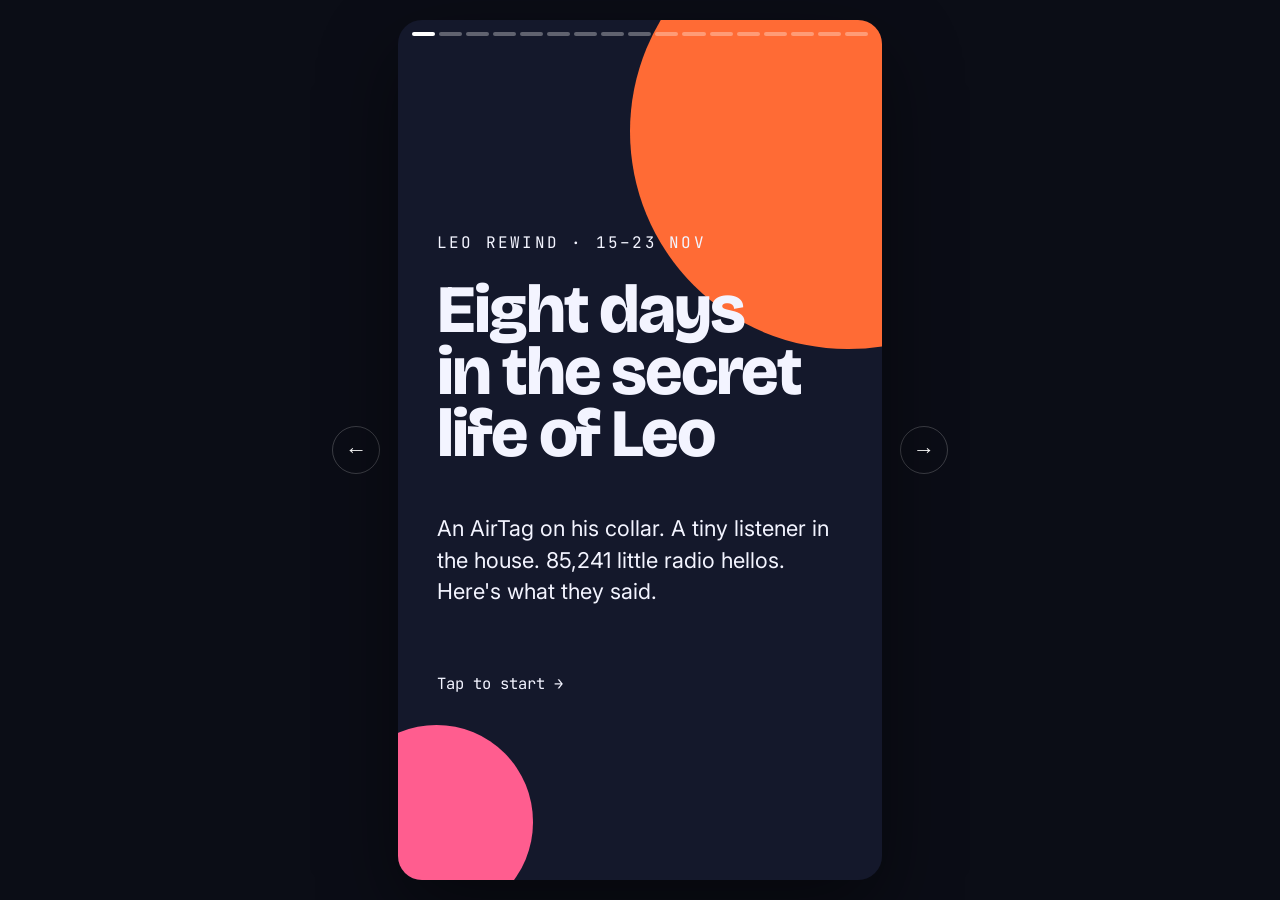
==== index.html @ 5b98ae3d "Leo Rewind: eight days in the life of Leo the cat Co-Authored-By: Claude Opus 5.5 <noreply@anthropic" ====
<!doctype html>
<html lang="en-GB">
<head>
<meta charset="utf-8">
<meta name="viewport" content="width=device-width, initial-scale=1, viewport-fit=cover">
<meta name="description" content="Eight days in the secret life of Leo the cat, told through his AirTag: trips, habits, night-owl moments and his cat type.">
<meta property="og:title" content="Leo Rewind">
<meta property="og:description" content="Eight days in the secret life of Leo the cat, told through his AirTag: trips, habits, night-owl moments and his cat type.">
<meta property="og:type" content="website">
<meta name="theme-color" content="#0b0d16">
<link rel="icon" href="data:image/svg+xml,%3Csvg xmlns='http://www.w3.org/2000/svg' viewBox='0 0 100 100'%3E%3Ctext y='.9em' font-size='90'%3E%F0%9F%90%88%3C/text%3E%3C/svg%3E">
<title>Leo Rewind</title>
<link rel="preconnect" href="https://fonts.googleapis.com">
<link rel="stylesheet" href="https://fonts.googleapis.com/css2?family=Bricolage+Grotesque:opsz,wght@12..96,500;12..96,800&family=Inter:wght@400;500;600&family=JetBrains+Mono:wght@500&display=swap">
<style>
/* Layout: a phone-shaped stack of story cards, one fact per card; tap/swipe/arrow through. Deliberately single-theme: each card commits to its own bold colour. */
:root{
  color-scheme:dark;
  --stage:#0b0d16; --white:#ffffff; --dim:rgba(255,255,255,.32);
  --navy:#14182b; --navy-ink:#f3f4ff; --night:#0e1226; --plum:#241a4a;
  --orange:#ff6b35; --orange-ink:#1c0d06; --lemon:#ffd84d; --lemon-ink:#1f1a05;
  --teal:#20c4ac; --teal-ink:#03201c; --pink:#ff5d8f; --pink-ink:#2a0612;
  --lilac:#b9a6ff; --lilac-ink:#170f33; --ice:#e8efff; --ice-ink:#11152a;
  --f-display:"Bricolage Grotesque", "Arial Black", system-ui, sans-serif;
  --f-body:"Inter", system-ui, -apple-system, "Segoe UI", sans-serif;
  --f-mono:"JetBrains Mono", ui-monospace, Menlo, monospace;
}
html,body{height:100%}
*{box-sizing:border-box}
body{margin:0;background:var(--stage);color:var(--white);font-family:var(--f-body);overflow:hidden;
  padding-left:max(16px, env(safe-area-inset-left, 0px));padding-right:max(16px, env(safe-area-inset-right, 0px));padding-block:16px}
.stage{height:100%;display:flex;align-items:center;justify-content:center;gap:18px}
.deck{position:relative;height:min(100%,860px);aspect-ratio:9/16;max-width:100%;border-radius:24px;overflow:hidden;container-type:size;
  box-shadow:0 30px 80px rgba(0,0,0,.45);user-select:none;-webkit-user-select:none;touch-action:pan-y;cursor:pointer}
.bars{position:absolute;top:0;left:0;right:0;z-index:5;display:flex;gap:4px;padding:12px 14px 0}
.bars button{flex:1;height:4px;border:0;padding:0;border-radius:2px;background:var(--dim);cursor:pointer}
.bars button.done{background:currentColor}
.bars button:focus-visible{outline:2px solid currentColor;outline-offset:3px}
.card{position:absolute;inset:0;padding:12cqh 8cqw 9cqh;display:flex;flex-direction:column;justify-content:center;gap:3cqh;
  background:var(--bg);color:var(--fg);visibility:hidden;opacity:0;transition:opacity .35s ease, visibility 0s linear .35s;overflow:hidden}
.card.on{visibility:visible;opacity:1;transition:opacity .35s ease}
.card > *{position:relative;z-index:1}
.kicker{font-family:var(--f-mono);font-size:3.3cqw;letter-spacing:.14em;text-transform:uppercase;opacity:.8}
.big{font-family:var(--f-display);font-weight:800;font-size:19cqw;line-height:.92;letter-spacing:-.03em;text-wrap:balance}
.big.md{font-size:14cqw}
.big.sm{font-size:11cqw}
.txt{font-size:4.5cqw;line-height:1.45;max-width:34ch;opacity:.92}
.hint{font-family:var(--f-mono);font-size:3.2cqw;opacity:.7;margin-top:2cqh}
.blob{position:absolute;border-radius:50%;z-index:0;pointer-events:none}
.chips{display:flex;flex-wrap:wrap;gap:2cqw}
.chips span{font-family:var(--f-display);font-weight:500;font-size:3.6cqw;padding:1.4cqw 3cqw;border-radius:999px;border:2px solid currentColor}
.ids{display:flex;flex-direction:column;gap:2cqw;font-family:var(--f-mono);font-size:3.2cqw}
.ids div{display:flex;justify-content:space-between;gap:2cqw;padding:3cqw;border-radius:3cqw;border:2px solid currentColor}
.ids .old{opacity:.45;border-style:dashed}
.clockwrap svg{width:100%;height:auto;display:block}
.clockwrap text{font-family:var(--f-mono);font-size:10px;fill:rgba(255,255,255,.7)}
.week{display:grid;grid-template-columns:auto 1fr;gap:1.6cqh 3cqw;align-items:center;font-family:var(--f-display);font-size:3.3cqw}
.week b{font-weight:600}
.strip{position:relative;height:2.6cqh;border-radius:1cqh;background:#1f2440;overflow:hidden}
.strip span{position:absolute;top:0;bottom:0}
.strip .o{background:var(--orange)} .strip .h{background:#6fa8f0} .strip .n{background:#2e3766}
.axis{grid-column:2;display:flex;justify-content:space-between;font-family:var(--f-mono);font-size:2.6cqw;opacity:.6}
.key{display:flex;gap:4cqw;flex-wrap:wrap;font-size:3.3cqw;opacity:.9}
.key i{display:inline-block;width:3cqw;height:3cqw;border-radius:1cqw;margin-right:1.5cqw;vertical-align:-.3cqw}
.again{align-self:flex-start;font-family:var(--f-display);font-weight:600;font-size:4cqw;padding:2.4cqw 5cqw;border-radius:999px;border:0;background:var(--orange);color:var(--orange-ink);cursor:pointer}
.again:focus-visible{outline:3px solid var(--white);outline-offset:3px}
.fine{font-size:3.1cqw;line-height:1.5;opacity:.6;max-width:42ch}
.nav{width:48px;height:48px;border-radius:50%;border:1px solid rgba(255,255,255,.2);background:transparent;color:var(--white);font-size:22px;cursor:pointer;flex:none}
.nav:hover{background:rgba(255,255,255,.08)}
.nav:focus-visible{outline:2px solid var(--white);outline-offset:3px}
@media (max-width:640px){.nav{display:none}.deck{border-radius:18px}}
.tip{position:fixed;pointer-events:none;z-index:20;background:#fff;color:#111;padding:6px 10px;border-radius:8px;font-size:13px;max-width:220px}
@media (prefers-reduced-motion: no-preference){
  .card.on .r{animation:rise .55s cubic-bezier(.2,.8,.2,1) both;animation-delay:calc(var(--d,0) * 110ms)}
  .card.on .blob{animation:float 9s ease-in-out infinite alternate}
}
@keyframes rise{from{transform:translateY(18px);opacity:0}to{transform:none;opacity:1}}
@keyframes float{to{transform:translate(4%,-5%) scale(1.06)}}
</style>
</head>
<body>

<div class="stage">
  <button class="nav" id="prev" aria-label="Previous card">←</button>
  <main class="deck" id="deck" aria-roledescription="story" aria-label="Leo Rewind">
    <div class="bars" id="bars"></div>

    <section class="card" style="--bg:var(--navy);--fg:var(--navy-ink)">
      <div class="blob" style="width:90cqw;height:90cqw;right:-38cqw;top:-22cqw;background:var(--orange)"></div>
      <div class="blob" style="width:40cqw;height:40cqw;left:-12cqw;bottom:-8cqw;background:var(--pink)"></div>
      <div class="kicker r">Leo Rewind · 15–23 Nov</div>
      <div class="big md r" style="--d:1">Eight days in the secret life of Leo</div>
      <p class="txt r" style="--d:2">An AirTag on his collar. A tiny listener in the house. 85,241 little radio hellos. Here's what they said.</p>
      <div class="hint r" style="--d:3">Tap to start →</div>
    </section>

    <section class="card" style="--bg:var(--orange);--fg:var(--orange-ink)">
      <div class="blob" style="width:70cqw;height:70cqw;left:-25cqw;top:-20cqw;background:var(--lemon)"></div>
      <div class="kicker r">Total time outdoors</div>
      <div class="big r" style="--d:1"><span data-count="83">83</span> hours</div>
      <p class="txt r" style="--d:2">That's 10½ hours a day out in the world, doing who knows what.</p>
    </section>

    <section class="card" style="--bg:var(--lemon);--fg:var(--lemon-ink)">
      <div class="blob" style="width:80cqw;height:80cqw;right:-30cqw;bottom:-25cqw;background:var(--teal)"></div>
      <div class="kicker r">Trips out</div>
      <div class="big r" style="--d:1;font-size:42cqw"><span data-count="23">23</span></div>
      <p class="txt r" style="--d:2">About three a day. Daytime trips last around 4 hours. Evening strolls, about one.</p>
    </section>

    <section class="card" style="--bg:var(--navy);--fg:var(--navy-ink)">
      <div class="kicker r">Leo's day as a clock</div>
      <div class="clockwrap r" style="--d:1"><svg id="clock" viewBox="-170 -170 340 340" role="img" aria-label="24-hour clock of how often Leo is out at each hour"></svg></div>
      <p class="txt r" style="--d:2">The brighter the orange, the more likely he's out. See the solid band around lunchtime? That's a cat with plans.</p>
    </section>

    <section class="card" style="--bg:var(--teal);--fg:var(--teal-ink)">
      <div class="blob" style="width:60cqw;height:60cqw;right:-15cqw;top:-10cqw;background:var(--lemon)"></div>
      <div class="kicker r">The early riser</div>
      <div class="big r" style="--d:1">6:18<span style="font-size:.45em">am</span></div>
      <p class="txt r" style="--d:2">His earliest start (Friday). On weekdays he's out between 6:15 and 7:35. At the weekend he had a 9:38am Sunday lie-in. We think that one was on us.</p>
    </section>

    <section class="card" style="--bg:var(--pink);--fg:var(--pink-ink)">
      <div class="blob" style="width:95cqw;height:95cqw;left:-40cqw;bottom:-45cqw;background:var(--orange)"></div>
      <div class="kicker r">Lunch plans</div>
      <div class="big r" style="--d:1">Never home.</div>
      <p class="txt r" style="--d:2">Between noon and 2pm he was out on 8 days out of 8. Lunch is strictly a business affair.</p>
    </section>

    <section class="card" style="--bg:var(--lilac);--fg:var(--lilac-ink)">
      <div class="blob" style="width:55cqw;height:55cqw;right:-18cqw;top:8cqh;background:var(--pink)"></div>
      <div class="kicker r">Signature move</div>
      <div class="big md r" style="--d:1">The pop-in</div>
      <p class="txt r" style="--d:2">On 5 mornings out of 8 he dropped in around 10:30, spent 15 to 30 minutes near the snack spot, and left again. No small talk.</p>
    </section>

    <section class="card" style="--bg:var(--orange);--fg:var(--orange-ink)">
      <div class="blob" style="width:75cqw;height:75cqw;right:-28cqw;bottom:-20cqw;background:var(--pink)"></div>
      <div class="kicker r">Home for tea</div>
      <div class="big r" style="--d:1;font-size:34cqw">4pm</div>
      <p class="txt r" style="--d:2">On all 7 full days, his big trip ended between 2:40 and 4:50pm. You could set a clock by him.</p>
    </section>

    <section class="card" style="--bg:var(--navy);--fg:var(--navy-ink)">
      <div class="blob" style="width:85cqw;height:85cqw;left:-30cqw;top:-25cqw;background:var(--teal);opacity:.9"></div>
      <div class="kicker r">Longest adventure</div>
      <div class="big r" style="--d:1">7h 23m</div>
      <p class="txt r" style="--d:2">Monday the 16th, from 7:33am to 2:57pm. Where did he go? He's not saying.</p>
    </section>

    <section class="card" style="--bg:var(--lemon);--fg:var(--lemon-ink)">
      <div class="blob" style="width:65cqw;height:65cqw;left:-20cqw;bottom:-15cqw;background:var(--orange)"></div>
      <div class="kicker r">Busiest day</div>
      <div class="big md r" style="--d:1">Wednesday</div>
      <p class="txt r" style="--d:2">14 hours outside across 5 trips. The last one started at 10:10pm.</p>
    </section>

    <section class="card" style="--bg:var(--night);--fg:var(--navy-ink)">
      <div class="blob" style="width:38cqw;height:38cqw;right:8cqw;top:12cqh;background:#f5e9b8;box-shadow:0 0 80px rgba(245,233,184,.35)"></div>
      <div class="kicker r">Night owl</div>
      <div class="big r" style="--d:1">12:29<span style="font-size:.45em">am</span></div>
      <p class="txt r" style="--d:2">Midnight is lights out. Twice this week, Leo disagreed. Friday's homecoming was the latest of all.</p>
    </section>

    <section class="card" style="--bg:var(--plum);--fg:var(--navy-ink)">
      <div class="blob" style="width:70cqw;height:70cqw;left:-25cqw;bottom:-18cqw;background:var(--lilac);opacity:.85"></div>
      <div class="kicker r">Favourite spot</div>
      <div class="big md r" style="--d:1">The landing</div>
      <p class="txt r" style="--d:2">The chair on the upstairs landing and the landing windowsill. His evenings and nights read just like them.</p>
    </section>

    <section class="card" style="--bg:var(--teal);--fg:var(--teal-ink)">
      <div class="blob" style="width:80cqw;height:80cqw;right:-35cqw;top:-25cqw;background:var(--lilac)"></div>
      <div class="kicker r">Deepest sleep</div>
      <div class="big r" style="--d:1">1h 42m</div>
      <p class="txt r" style="--d:2">Not a single twitch from 2:13am on Saturday, right after his midnight adventure. Worth it.</p>
    </section>

    <section class="card" style="--bg:var(--ice);--fg:var(--ice-ink)">
      <div class="kicker r">Case file · Saturday 9:45pm</div>
      <div class="big md r" style="--d:1">Two Leos?!</div>
      <p class="txt r" style="--d:2">The radar briefly showed two Leos. No impostor: his AirTag swaps its ID about 50 times a day for privacy, and for 15 seconds the radar showed the old ID and the new one together.</p>
      <div class="ids r" style="--d:3"><div class="old"><span>Leo · c9:af…</span><span>9:45:07</span></div><div><span>Leo · e1:7f…</span><span>9:45:09</span></div></div>
    </section>

    <section class="card" style="--bg:var(--navy);--fg:var(--navy-ink)">
      <div class="kicker r">The whole week, drawn out</div>
      <div class="week r" style="--d:1" id="week"></div>
      <div class="key r" style="--d:2"><span><i style="background:var(--orange)"></i>Out</span><span><i style="background:#6fa8f0"></i>Home</span><span><i style="background:#2e3766"></i>In for the night</span></div>
    </section>

    <section class="card" style="--bg:var(--pink);--fg:var(--pink-ink)">
      <div class="blob" style="width:90cqw;height:90cqw;right:-35cqw;top:-30cqw;background:var(--lemon)"></div>
      <div class="kicker r">Leo's cat type</div>
      <div class="big md r" style="--d:1">The Commuter</div>
      <p class="txt r" style="--d:2">Out early. Never home for lunch. Back for tea at four. Leo isn't a wanderer; he's a nine-to-five cat with a very important job somewhere.</p>
      <div class="chips r" style="--d:3"><span>Early riser</span><span>Creature of habit</span><span>Part-time night owl</span><span>Landing loyalist</span></div>
    </section>

    <section class="card" style="--bg:var(--navy);--fg:var(--navy-ink)">
      <div class="blob" style="width:70cqw;height:70cqw;left:-20cqw;top:-18cqw;background:var(--orange)"></div>
      <div class="big md r">See you next week, Leo.</div>
      <p class="fine r" style="--d:1">Made with an ESP32 microcontroller listening for Apple Find My Bluetooth signals, plus notes tapped in whenever we saw him. "Out" means the listener couldn't hear him for 30 minutes, so a nap in a quiet corner can sometimes look like a trip. 15–23 November, UK time.</p>
      <button class="again r" style="--d:2" id="again">Watch again ↺</button>
    </section>
  </main>
  <button class="nav" id="next" aria-label="Next card">→</button>
</div>
<div class="tip" id="tip" hidden></div>

<script type="application/json" id="data">{"byhour":[0.062,0.0,0.0,0.0,0.0,0.0,0.208,0.548,0.748,0.881,0.81,0.967,1.0,1.0,0.952,0.786,0.362,0.287,0.421,0.463,0.475,0.283,0.227,0.2],"ribbon":[{"day":"2026-11-15","s":[null,null,null,null,null,null,null,null,null,null,null,null,null,null,null,null,null,null,null,null,null,null,null,null,null,null,null,null,null,null,null,null,null,null,null,null,null,null,null,null,null,null,null,null,null,null,null,null,null,null,null,null,null,null,null,null,null,null,null,null,null,null,null,null,null,null,null,null,null,null,null,null,null,null,null,null,null,null,null,null,null,null,null,null,null,null,null,null,null,null,null,null,null,null,null,null,null,null,null,null,null,null,null,null,null,null,null,null,null,null,null,null,null,null,null,null,null,null,null,null,null,null,null,null,null,null,null,null,null,null,null,null,null,null,null,null,null,null,null,null,null,null,null,null,null,null,null,null,null,null,null,null,null,null,null,null,null,null,null,null,null,null,null,null,null,null,null,null,null,null,null,null,null,null,null,null,null,null,null,null,null,null,null,null,null,null,null,-97,-96,-92,-90,-81,-52,-28,-30,-31,-40,-41,-35,-34,-39,-70,-76,-54,-71,-50,-51,-54,-36,-28,-56,"o","o","o","o","o","o","o","o","o","o","o","o","o","o","o","o","o","o","o","o","o","o","o","o","o","o","o","o","o","o","o","o","o","o","o","o","o","o","o","o","o","o","o","o","o","o","o","o","o","o","o","o","o","o","o","o","o","o","o","o","o","o","o","o","o","o","o",-78,-81,-80,-79,-93,-94,-91,-77,-75,-64]},{"day":"2026-11-16","s":[-80,-80,-76,-65,-81,-92,-96,-96,-96,"u",-96,-97,-96,-99,-98,-98,"u","u","u","u",-100,-99,-99,"u",-99,"u","u","u","u",-97,-97,-100,-99,-99,-99,-99,-98,-98,-100,-102,-100,"u","u","u","u","u","u","u","u","u","u","u","u",-98,-97,-102,"u",-100,"u","u",-100,"u","u","u","u",-99,"u","u",-98,"u",-96,-99,"u",-97,-98,-95,-97,-98,-94,-96,-97,-96,-97,-95,-93,-95,-95,-80,-84,-74,-66,"o","o","o","o","o","o","o","o","o","o","o","o","o","o","o","o","o","o","o","o","o","o","o","o","o","o","o","o","o","o","o","o","o","o","o","o","o","o","o","o","o","o","o","o","o","o","o","o","o","o","o","o","o","o","o","o","o","o","o","o","o","o","o","o","o","o","o","o","o","o","o","o","o","o","o","o","o","o","o","o","o","o","o","o","o","o","o","o",-72,-82,-74,-94,-99,-68,-64,-86,"o","o","o","o","o","o","o","o","o","o","o","o","o","o","o","o","o","o","o","o","o","o","o","o","o","o","o","o","o","o","o","o","o","o","o","o","o","o","o","o","o","o","o","o","o","o","o","o","o","o","o","o","o","o","o","o","o","o","o","o","o","o","o","o","o","o","o",-80,-84,-96,-84,-78,-85,-72,-78,-83,-75,-67,-82,-79,-92,-98,-84,-83,-82,-86,-78,-92,-99,-94,"u","u",-95,-96,-95,-78,-80,-96,-95,-95,-95]},{"day":"2026-11-17","s":[-93,-95,-76,-84,-82,-95,-100,-95,"u",-100,"u",-96,-92,-94,-90,-90,-93,"u",-99,-93,-92,-92,-92,-91,-91,-91,-75,-98,-97,-93,-93,-92,-92,-97,-97,-95,-96,-100,-100,-101,"u",-90,-89,-90,-90,-94,-93,-92,-92,-92,-92,-89,-86,-89,-89,-93,-93,-93,-95,-94,-94,-94,-96,-94,-96,-97,-98,-76,-93,-98,-96,-91,-85,-88,-81,-86,-81,-77,"o","o","o","o","o","o","o","o","o","o","o","o","o","o","o","o","o","o","o","o","o","o","o","o","o","o","o","o","o","o","o","o","o","o","o","o","o","o","o","o","o","o","o","o","o",-83,-72,"o","o","o","o","o","o","o","o","o","o","o","o","o","o","o","o","o","o","o","o","o","o","o","o","o","o","o","o","o","o","o","o","o","o","o","o","o","o","o","o","o","o","o","o","o","o","o","o","o","o","o","o","o","o","o","o","o","o","o","o","o","o","o","o","o","o","o",-94,-83,-77,-83,-82,-91,-68,-91,-98,"u",-95,-98,"u","u","u","u",-97,-98,-98,-98,-97,-94,-99,-99,-99,-95,-98,-96,-96,-97,-99,-98,"u","u","u",-96,-100,-100,-99,-100,-98,-99,-97,-96,-98,-100,-98,-100,-98,-99,-92,-87,-79,-76,-65,-93,"u","u","u","u","u",-98,-100,"u",-98,-101,-93,-83,-78,-93,-96,-95,-79,-80,-80,-79,-82,-65,-70,-73,-83,-79,-88,-66,-91,-92,-81,-74,-91,-91,-90,-92,-90,-93,-95,-94]},{"day":"2026-11-18","s":[-98,-99,"u","u","u","u",-97,-98,-102,-101,-97,-96,"u","u","u","u",-96,-96,-97,-96,"u",-98,-99,-99,-98,"u",-95,-94,-96,-95,-94,-95,-97,-96,-97,-97,-96,-94,-94,-94,-95,-98,-100,-100,-99,-99,-96,-99,-100,-99,-98,-98,-98,-98,-99,"u",-96,-96,-98,-98,-99,-98,-97,-97,-95,-98,-98,-98,"u","u",-98,-97,-88,-90,-92,-82,-82,-78,"o","o","o","o","o","o","o","o","o","o","o","o","o","o","o","o","o","o","o","o","o","o","o","o","o","o","o","o","o","o","o","o","o","o","o","o","o","o","o","o","o","o","o","o","o","o","o","o",-77,-78,-80,-70,"o","o","o","o","o","o","o","o","o","o","o","o","o","o","o","o","o","o","o","o","o","o","o","o","o","o","o","o","o","o","o","o","o","o","o","o","o","o","o","o","o","o","o","o","o","o","o","o","o","o","o","o","o","o","o","o","o",-78,-82,-82,-90,"u","u",-96,"u",-93,-77,-80,-76,-79,-96,-100,-103,-98,-95,"u","u",-96,-96,"o","o","o","o","o","o","o","o","o","o","o","o","o","o","o","o","o","o","o","o","o","o","o","o","o","o","o","o","o","o","o","o",-81,-67,"o","o","o","o","o","o","o","o","o","o","o","o","o","o","o",-84,-75,-77,-70,-82,-79,-72,"u","o","o","o","o","o","o","o","o","o","o","o","o","o","o","o","o","o","o","o",-82,-83,-96]},{"day":"2026-11-19","s":[-95,-94,-93,-93,-93,-92,-82,-80,-85,-96,-96,-94,-96,"u",-97,-96,-94,-94,-94,-94,-93,-94,-97,-96,-97,-91,-89,-97,-97,-99,-100,-97,-98,-97,-100,-92,-91,-96,-97,-92,-91,-94,-97,-96,"u","u","u",-98,-97,-98,-98,-93,-94,-94,-92,-95,-96,-94,-97,-98,-98,-92,-93,-93,-93,-93,-96,-95,-95,-95,-96,-97,-99,-99,-99,-93,-94,-94,-93,-83,-82,-84,-84,-78,-80,-78,-96,"o","o","o","o","o","o","o","o","o","o","o","o","o","o","o","o","o","o","o","o","o","o","o","o","o","o","o","o","o","o","o","o","o","o","o","o","o","o","o","o","o","o","o","o","o","o","o","o",-77,-79,-78,"o","o","o","o","o","o","o","o","o","o","o","o","o","o","o","o","o","o","o","o","o","o","o","o","o","o","o","o","o","o","o","o","o","o","o","o","o","o","o","o","o","o","o","o","o","o","o","o","o","o","o","o","o","o","o","o","o","o","o","o","o","o","o",-80,-80,-88,-78,"o","o","o",-82,-82,-80,-80,-92,-92,-93,-94,-92,-92,-92,-92,-92,-92,-94,-92,-92,-92,-91,-93,-94,-93,-93,-81,-82,-92,-92,-92,-62,-94,-94,-91,-92,-93,-94,-94,-95,-98,-98,-91,-92,-94,-96,-96,-91,-92,-93,-93,-93,-93,-90,-91,-92,-92,-92,-92,-92,-90,-90,-91,-92,-92,-91,-92,-92,-90,-90,-93,-94,-94,-82,-81,-64,-68,-54,-71,-83,-100,-95,-99]},{"day":"2026-11-20","s":[-100,-95,-95,-96,-93,-92,-91,-92,-91,-92,-93,-100,-96,-95,-93,-93,-94,-92,-93,-94,-96,-95,-94,-96,-96,-91,-91,-91,-92,-91,-94,-97,-91,-98,-99,-93,-93,-95,-102,-100,-101,-90,-95,-96,-96,-97,-98,"u",-92,-92,-68,-94,-94,-96,-98,-92,-98,-97,-92,-92,-97,-91,-95,-92,-90,-89,-96,-92,-90,-87,-86,-73,-82,-94,-91,-94,"o","o","o","o","o","o","o","o","o","o","o","o","o","o","o","o","o","o","o","o","o","o","o",-83,-79,-82,-83,-78,-79,-80,-90,-96,"u","u",-95,-92,"o","o","o","o","o","o","o","o","o","o","o","o","o","o","o","o","o","o","o","o","o","o","o","o","o","o","o","o","o","o","o","o","o","o","o","o","o","o","o","o","o","o","o","o","o","o","o","o","o","o","o","o","o","o","o","o","o","o","o","o","o","o","o","o","o","o","o","o","o","o","o","o","o","o","o","o","o","o","o","o","o","o","o",-82,-79,-80,-70,-77,-75,-90,-92,-90,-92,"u",-98,-98,-96,-97,-98,-98,-95,-97,-97,-96,-98,-83,-83,-94,-100,-100,-99,-100,-100,-100,-92,-92,-92,-93,"u","u","u",-97,-95,-96,-95,-94,-95,-97,-97,-97,-93,-94,-99,-98,-98,"u","u","u",-100,-98,-99,"u","u",-96,-95,-95,-96,-96,"u","u","u","u",-97,-93,-84,-74,-90,-97,-97,-97,-81,-80,-60,-72,"u","u","u",-95,"o","o","o","o","o","o","o","o"]},{"day":"2026-11-21","s":["o","o","o","o","o","o",-76,-80,-86,-90,-92,-93,-93,-93,-95,-96,-96,-97,-97,-98,-98,-98,-92,-93,-94,-94,-92,-91,-91,-93,-92,-92,-94,-92,-93,-91,-91,-91,-91,-91,-93,-93,-94,-93,-94,-93,-92,-91,-91,-93,-92,-92,-92,-94,-93,-94,-94,-92,-92,-93,-92,-92,-95,-94,-94,-94,-97,-97,-94,-93,-92,-98,-96,-94,-94,-92,-86,-89,-91,-96,-93,-91,-84,-90,-87,-80,-84,-84,"u","u",-90,"u","u",-92,"o","o","o","o","o","o","o","o","o","o","o","o","o","o","o","o","o","o","o","o","o","o","o","o","o","o","o","o","o","o","o",-88,-72,-70,-80,-73,-74,"o","o","o","o","o","o","o","o","o","o","o","o","o","o","o","o","o","o","o","o","o","o","o","o","o","o","o","o","o","o","o","o","o","o","o","o","o","o","o","o","o","o","o","o","o","o",-83,-86,-86,-88,-85,"o","o","o","o","o","o","o","o","o","o","o","o","o",-83,-80,-92,-91,-92,-94,-93,-92,-95,-93,-92,-91,-98,-98,-98,-94,-93,-91,-93,-92,-92,-91,-90,-87,-92,-92,-95,-95,-91,-91,-93,-93,-94,-94,-91,-91,-91,-91,-92,-92,-89,-90,-90,"o","o","o","o","o","o","o","o","o","o","o","o","o","o","o","o","o","o","o","o","o","o",-84,-76,-72,-72,-62,-58,-82,-71,-86,-92,-94,-95,-95,-96,-97,-94,-90,-92,-92,-96,-95,-98,-94,-95,-95,-91,-90,-91]},{"day":"2026-11-22","s":[-90,-91,-91,-93,-90,-96,-82,-91,-92,-91,-95,-96,-96,-96,-97,-95,-100,"u",-101,-100,-88,-89,-89,-90,-91,-90,-90,-92,-100,-94,"u","u","u","u",-91,-91,-96,-97,-97,-97,-94,-94,-96,-97,-95,-98,"u",-93,-90,-90,-90,-87,-88,-90,-89,-91,-90,-91,-96,-95,-94,-100,-99,-97,"u",-90,-90,-90,-94,-95,-93,-91,-91,-100,-97,-97,-97,-91,-92,-92,-91,-91,-89,-91,-89,-94,-94,-91,-82,-83,-85,-87,-92,-91,-92,-78,-81,-83,-83,-88,-85,-80,-85,-85,-83,-83,-87,-87,-81,-82,-85,-86,-85,-89,-82,-88,"o","o","o","o","o","o","o","o","o","o","o","o","o","o","o","o","o","o","o","o","o","o","o","o","o","o","o","o","o","o","o","o","o","o","o","o","o","o","o","o","o","o","o","o","o","o","o","o","o","o","o","o","o","o","o","o","o","o","o","o","o","o","o","o","o","o","o","o","o","o","o","o","o","o","o","o","o","o","o","o","o","o","o","o",-81,-86,-69,-66,-66,-76,-87,"u","u","u","u",-83,-82,-86,-81,-86,-96,-81,-84,"u","u","u",-84,-88,"o","o","o","o","o","o","o","o","o","o",-80,-85,-94,-94,-92,-96,"u","u",-92,-92,-91,-91,-92,-93,-92,-97,-96,-98,-99,-99,-99,-98,-97,-97,-97,-97,-96,-99,-96,-97,-96,-98,"u",-96,-93,-76,-78,-80,-92,-95,-97,-98,-98,-97,-94,-96,-76,-88,-90,-90,-90,-95,-95,-89]},{"day":"2026-11-23","s":[-92,-91,-92,-91,-92,-92,-92,-93,-92,-99,-93,-92,-93,-92,-91,-93,-94,-95,-94,-94,-94,-95,-90,-93,-89,-88,-88,-88,-88,-93,-92,-91,-92,-92,-92,-93,-92,-92,-91,-91,-98,-97,-98,-96,-94,-91,-92,-92,-92,-92,-90,-90,-95,-95,-95,-94,-96,-98,-94,-94,-93,-94,-92,-93,-92,-92,-91,-92,-91,-92,-90,-89,-89,-88,-88,-89,-93,-92,-92,-92,-96,-95,-95,-93,-97,-94,-93,-93,-95,-96,-97,-98,-94,-93,-95,-94,-90,-82,-80,-79,"o","o","o","o","o","o","o","o","o","o","o","o","o","o","o","o","o","o","o","o","o","o","o","o","o","o","o",-79,-85,-68,-64,"o","o","o","o","o","o","o","o","o","o","o","o","o","o","o","o","o","o","o","o","o","o","o","o",null,null,null,null,null,null,null,null,null,null,null,null,null,null,null,null,null,null,null,null,null,null,null,null,null,null,null,null,null,null,null,null,null,null,null,null,null,null,null,null,null,null,null,null,null,null,null,null,null,null,null,null,null,null,null,null,null,null,null,null,null,null,null,null,null,null,null,null,null,null,null,null,null,null,null,null,null,null,null,null,null,null,null,null,null,null,null,null,null,null,null,null,null,null,null,null,null,null,null,null,null,null,null,null,null,null,null,null,null,null,null,null,null,null,null,null,null,null,null,null,null,null,null,null,null,null,null,null,null,null,null,null,null]}]}</script>
<script>
const D=JSON.parse(document.getElementById('data').textContent);
const NS='http://www.w3.org/2000/svg';
const el=(t,a,p)=>{const e=document.createElementNS(NS,t);for(const k in a)e.setAttribute(k,a[k]);p&&p.appendChild(e);return e;};
const hr=h=>(h%12||12)+(h<12?'am':'pm');
const d8=t=>new Date(t*1000);
const DOW=['Sun','Mon','Tue','Wed','Thu','Fri','Sat'];
const tip=document.getElementById('tip');
const show=(ev,h)=>{tip.textContent=h;tip.hidden=false;const w=tip.offsetWidth;let x=ev.clientX+12;if(x+w>innerWidth-8)x=ev.clientX-w-12;tip.style.left=x+'px';tip.style.top=(ev.clientY-40)+'px';};
const hide=()=>tip.hidden=true;
const reduce=matchMedia('(prefers-reduced-motion: reduce)').matches;

// clock
(function(){
  const svg=document.getElementById('clock'),R0=78,R1=140,gap=.012,pt=(r,a)=>[r*Math.cos(a),r*Math.sin(a)];
  const ramp=['#3b2620','#6e3420','#b4481f','#ff6b35','#ffb48c'];
  D.byhour.forEach((v,h)=>{
    const a0=h/24*2*Math.PI-Math.PI/2+gap,a1=(h+1)/24*2*Math.PI-Math.PI/2-gap;
    const [x0,y0]=pt(R1,a0),[x1,y1]=pt(R1,a1),[x2,y2]=pt(R0,a1),[x3,y3]=pt(R0,a0);
    const night=h<6&&v<.1,l=v<.15?0:v<.35?1:v<.6?2:v<.85?3:4;
    const p=el('path',{d:`M${x0},${y0}A${R1},${R1} 0 0 1 ${x1},${y1}L${x2},${y2}A${R0},${R0} 0 0 0 ${x3},${y3}Z`,fill:night?'#2e3766':ramp[l]},svg);
    p.addEventListener('mousemove',ev=>show(ev,night?`${hr(h)}–${hr((h+1)%24)}: in for the night`:`${hr(h)}–${hr((h+1)%24)}: out ${Math.round(v*100)}% of the time`));
    p.addEventListener('mouseleave',hide);
  });
  [[0,'midnight'],[6,'6am'],[12,'noon'],[18,'6pm']].forEach(([h,l])=>{const a=h/24*2*Math.PI-Math.PI/2,[x,y]=pt(156,a);
    el('text',{x,y:y+3.5,'text-anchor':h===6?'start':h===18?'end':'middle'},svg).textContent=l;});
  const t=el('text',{x:0,y:6,'text-anchor':'middle',style:'font-family:var(--f-display);font-size:22px;font-weight:800;fill:#fff'},svg);t.textContent='24h';
})();

// week strip
(function(){
  const w=document.getElementById('week');
  D.ribbon.forEach(row=>{
    const t0=Date.UTC(+row.day.slice(0,4),+row.day.slice(5,7)-1,+row.day.slice(8,10))/1000,dd=d8(t0);
    const b=document.createElement('b');b.textContent=`${DOW[dd.getUTCDay()]} ${dd.getUTCDate()}`;w.appendChild(b);
    const s=document.createElement('div');s.className='strip';w.appendChild(s);
    const cls=(v,i)=>v===null?null:v==='o'?'o':(i<72?'n':'h');
    let i=0;while(i<288){const c=cls(row.s[i],i);let j=i;while(j<288&&cls(row.s[j],j)===c)j++;
      if(c){const sp=document.createElement('span');sp.className=c;sp.style.left=(i/288*100)+'%';sp.style.width=((j-i)/288*100)+'%';s.appendChild(sp);}i=j;}
  });
  const ax=document.createElement('div');ax.className='axis';ax.innerHTML='<span>12am</span><span>6am</span><span>noon</span><span>6pm</span><span>12am</span>';w.appendChild(ax);
})();

// deck
const cards=[...document.querySelectorAll('.card')],bars=document.getElementById('bars'),deck=document.getElementById('deck');
let cur=0;
cards.forEach((c,i)=>{const b=document.createElement('button');b.setAttribute('aria-label',`Card ${i+1} of ${cards.length}`);
  b.addEventListener('click',e=>{e.stopPropagation();go(i)});bars.appendChild(b);});
function countUp(c){ if(reduce) return;
  c.querySelectorAll('[data-count]').forEach(n=>{const end=+n.dataset.count,t0=performance.now();
    const step=t=>{const p=Math.min(1,(t-t0)/900),e=1-Math.pow(1-p,3);n.textContent=Math.round(end*e);if(p<1)requestAnimationFrame(step);};
    requestAnimationFrame(step);});}
function go(i){
  i=Math.max(0,Math.min(cards.length-1,i));
  cards[cur].classList.remove('on'); cur=i; const c=cards[cur]; c.classList.add('on');
  bars.style.color=getComputedStyle(c).color;
  [...bars.children].forEach((b,k)=>b.classList.toggle('done',k<=cur));
  if(i>0) countUp(c);
  try{localStorage.setItem('leo-rewind-card',String(cur))}catch(e){}
}
deck.addEventListener('click',e=>{ if(e.target.closest('button')) return; const r=deck.getBoundingClientRect(); go(cur+((e.clientX-r.left)<r.width*.3?-1:1)); });
document.getElementById('prev').addEventListener('click',()=>go(cur-1));
document.getElementById('next').addEventListener('click',()=>go(cur+1));
document.getElementById('again').addEventListener('click',e=>{e.stopPropagation();go(0)});
addEventListener('keydown',e=>{ if(e.key==='ArrowRight'||e.key===' '){e.preventDefault();go(cur+1)} else if(e.key==='ArrowLeft'){go(cur-1)} });
let sx=null;deck.addEventListener('touchstart',e=>{sx=e.touches[0].clientX},{passive:true});
deck.addEventListener('touchend',e=>{ if(sx===null)return; const dx=e.changedTouches[0].clientX-sx; if(Math.abs(dx)>40){e.preventDefault();go(cur+(dx<0?1:-1));} sx=null; });
go(0);
</script>
</body>
</html>
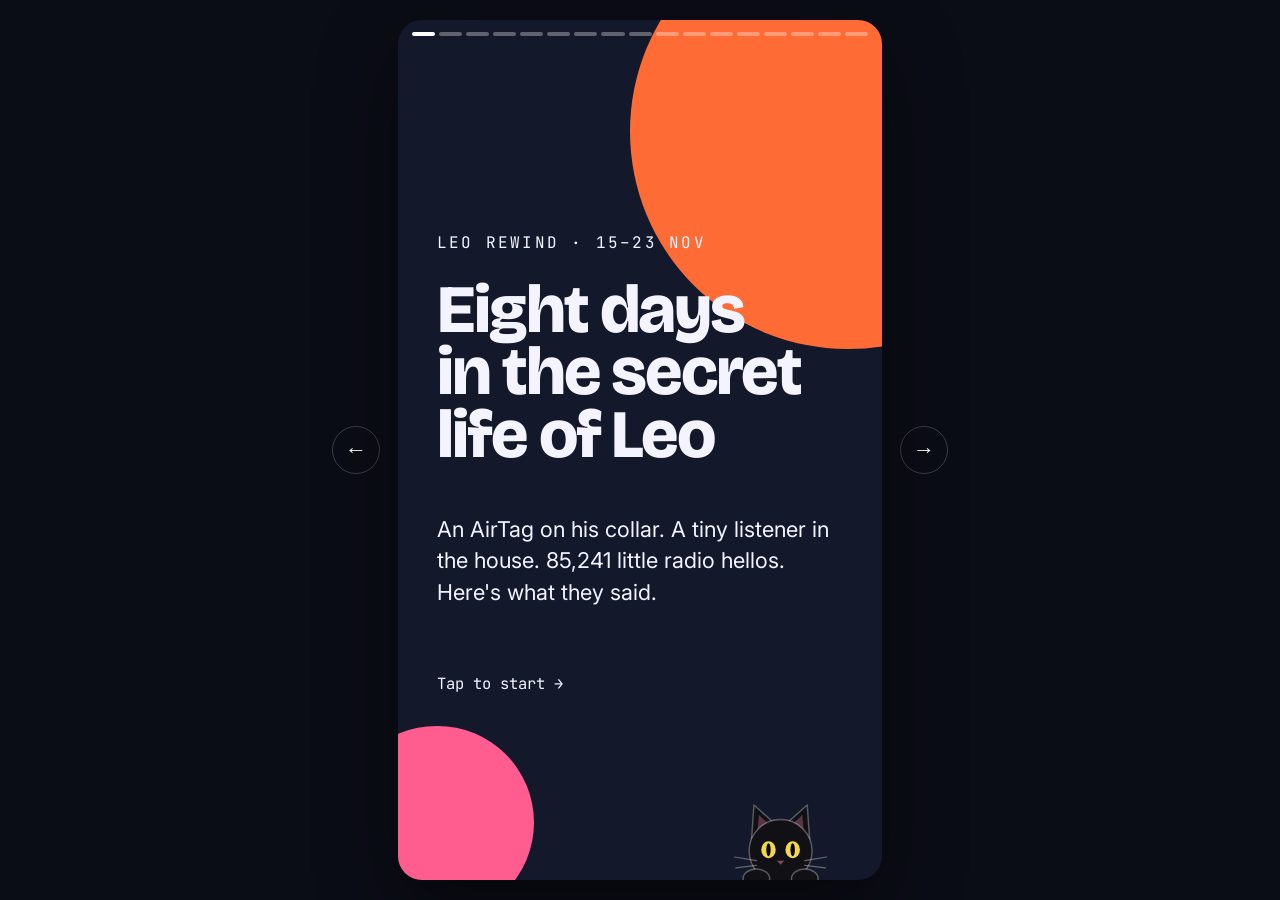
==== commit e0d509c3: "Add an animated black cat scene to every card; fix card sizing on narrow screens Co-Authored-By: Cla" ====
--- a/index.html
+++ b/index.html
@@ -2,6 +2,7 @@
 <html lang="en-GB">
 <head>
 <meta charset="utf-8">
+<meta name="robots" content="noindex, nofollow, noarchive">
 <meta name="viewport" content="width=device-width, initial-scale=1, viewport-fit=cover">
 <meta name="description" content="Eight days in the secret life of Leo the cat, told through his AirTag: trips, habits, night-owl moments and his cat type.">
 <meta property="og:title" content="Leo Rewind">
@@ -30,7 +31,7 @@
 body{margin:0;background:var(--stage);color:var(--white);font-family:var(--f-body);overflow:hidden;
   padding-left:max(16px, env(safe-area-inset-left, 0px));padding-right:max(16px, env(safe-area-inset-right, 0px));padding-block:16px}
 .stage{height:100%;display:flex;align-items:center;justify-content:center;gap:18px}
-.deck{position:relative;height:min(100%,860px);aspect-ratio:9/16;max-width:100%;border-radius:24px;overflow:hidden;container-type:size;
+.deck{position:relative;flex:none;min-width:0;width:min(100%, calc((100vh - 32px) * 9 / 16), 484px);width:min(100%, calc((100dvh - 32px) * 9 / 16), 484px);aspect-ratio:9/16;max-height:100%;border-radius:24px;overflow:hidden;container-type:size;
   box-shadow:0 30px 80px rgba(0,0,0,.45);user-select:none;-webkit-user-select:none;touch-action:pan-y;cursor:pointer}
 .bars{position:absolute;top:0;left:0;right:0;z-index:5;display:flex;gap:4px;padding:12px 14px 0}
 .bars button{flex:1;height:4px;border:0;padding:0;border-radius:2px;background:var(--dim);cursor:pointer}
@@ -76,6 +77,61 @@
 }
 @keyframes rise{from{transform:translateY(18px);opacity:0}to{transform:none;opacity:1}}
 @keyframes float{to{transform:translate(4%,-5%) scale(1.06)}}
+
+/* Leo the cat */
+.cat{width:100%;color:inherit}
+.cat svg{display:block;width:100%;height:auto;max-height:24cqh;overflow:visible}
+.cat.sm svg{max-height:16cqh}
+.card > .cat.abs{position:absolute;right:6cqw;bottom:0;width:30cqw;z-index:1}
+.cat svg *{transform-box:fill-box}
+.tail-f{transform-origin:0% 100%} .tail-s{transform-origin:100% 100%} .dangle{transform-origin:0% 0%}
+.wave{transform-origin:50% 100%} .leg{transform-origin:50% 0%} .eyes{transform-origin:50% 50%}
+.yawn{transform-origin:50% 0%;transform:scale(.25)} .breathe{transform-origin:50% 100%} .nod{transform-origin:0% 100%}
+.ghost{opacity:.35} .z{opacity:0}
+@media (prefers-reduced-motion: no-preference){
+  .card.on .tail-f{animation:swayF 2.6s ease-in-out infinite alternate}
+  .card.on .tail-s{animation:swayS 1.4s ease-in-out infinite alternate}
+  .card.on .dangle{animation:dangle 2.2s ease-in-out infinite alternate}
+  .card.on .eyes{animation:blink 4.6s infinite}
+  .card.on .walk .la{animation:legA .55s ease-in-out infinite alternate} .card.on .walk .lb{animation:legB .55s ease-in-out infinite alternate}
+  .card.on .run .la{animation:legA2 .22s ease-in-out infinite alternate} .card.on .run .lb{animation:legB2 .22s ease-in-out infinite alternate}
+  .card.on .walk .bob{animation:bob .55s ease-in-out infinite alternate}
+  .card.on .mover{animation:cross var(--dur,10s) linear infinite}
+  .card.on .peek{animation:peek 1.1s cubic-bezier(.2,.9,.2,1) both .3s}
+  .card.on .yawn{animation:yawn 4s ease-in-out infinite}
+  .card.on .sun{animation:sun 5s ease-out both}
+  .card.on .steam path{animation:steam 2.4s ease-in-out infinite}
+  .card.on .hills{animation:hills var(--dur,6s) linear infinite}
+  .card.on .star{animation:twinkle 2.6s ease-in-out infinite}
+  .card.on .breathe{animation:breathe 3.2s ease-in-out infinite alternate}
+  .card.on .z{animation:zz 3s ease-out infinite}
+  .card.on .ghost{animation:ghost 3s ease-in-out infinite alternate}
+  .card.on .fresh{animation:fresh 3s ease-in-out infinite alternate}
+  .card.on .wave{animation:waveP .5s ease-in-out infinite alternate}
+  .card.on .nod{animation:nod .7s ease-in-out infinite alternate}
+  .card.on .case{animation:swing .55s ease-in-out infinite alternate;transform-origin:50% 0%}
+}
+@keyframes swayF{from{transform:rotate(-6deg)}to{transform:rotate(9deg)}}
+@keyframes swayS{from{transform:rotate(-10deg)}to{transform:rotate(12deg)}}
+@keyframes dangle{from{transform:rotate(-10deg)}to{transform:rotate(12deg)}}
+@keyframes blink{0%,93%,100%{transform:scaleY(1)}96%{transform:scaleY(.1)}}
+@keyframes legA{from{transform:rotate(24deg)}to{transform:rotate(-24deg)}} @keyframes legB{from{transform:rotate(-24deg)}to{transform:rotate(24deg)}}
+@keyframes legA2{from{transform:rotate(40deg)}to{transform:rotate(-40deg)}} @keyframes legB2{from{transform:rotate(-40deg)}to{transform:rotate(40deg)}}
+@keyframes bob{from{transform:translateY(0)}to{transform:translateY(2px)}}
+@keyframes cross{from{transform:translateX(var(--from,-150px))}to{transform:translateX(420px)}}
+@keyframes peek{from{transform:translateY(70px)}to{transform:translateY(0)}}
+@keyframes yawn{0%,55%,100%{transform:scale(.25)}70%,85%{transform:scale(1.25)}}
+@keyframes sun{from{transform:translateY(46px)}to{transform:translateY(0)}}
+@keyframes steam{0%{opacity:0;transform:translateY(6px)}40%{opacity:.8}100%{opacity:0;transform:translateY(-10px)}}
+@keyframes hills{from{transform:translateX(0)}to{transform:translateX(var(--step,-200px))}}
+@keyframes twinkle{0%,100%{opacity:.3}50%{opacity:1}}
+@keyframes breathe{from{transform:scale(1)}to{transform:scale(1.04,1.06)}}
+@keyframes zz{0%{opacity:0;transform:translate(0,6px)}30%{opacity:1}100%{opacity:0;transform:translate(10px,-18px)}}
+@keyframes ghost{from{opacity:.85}to{opacity:.12}}
+@keyframes fresh{from{opacity:.25}to{opacity:1}}
+@keyframes waveP{from{transform:rotate(-14deg)}to{transform:rotate(18deg)}}
+@keyframes nod{from{transform:translateY(0)}to{transform:translateY(4px)}}
+@keyframes swing{from{transform:rotate(-8deg)}to{transform:rotate(8deg)}}
 </style>
 </head>
 <body>
@@ -92,6 +148,7 @@
       <div class="big md r" style="--d:1">Eight days in the secret life of Leo</div>
       <p class="txt r" style="--d:2">An AirTag on his collar. A tiny listener in the house. 85,241 little radio hellos. Here's what they said.</p>
       <div class="hint r" style="--d:3">Tap to start →</div>
+      <div class="cat abs" data-scene="peek"></div>
     </section>
 
     <section class="card" style="--bg:var(--orange);--fg:var(--orange-ink)">
@@ -99,6 +156,7 @@
       <div class="kicker r">Total time outdoors</div>
       <div class="big r" style="--d:1"><span data-count="83">83</span> hours</div>
       <p class="txt r" style="--d:2">That's 10½ hours a day out in the world, doing who knows what.</p>
+      <div class="cat r " style="--d:3" data-scene="stroll"></div>
     </section>
 
     <section class="card" style="--bg:var(--lemon);--fg:var(--lemon-ink)">
@@ -106,6 +164,7 @@
       <div class="kicker r">Trips out</div>
       <div class="big r" style="--d:1;font-size:42cqw"><span data-count="23">23</span></div>
       <p class="txt r" style="--d:2">About three a day. Daytime trips last around 4 hours. Evening strolls, about one.</p>
+      <div class="cat r " style="--d:3" data-scene="dash"></div>
     </section>
 
     <section class="card" style="--bg:var(--navy);--fg:var(--navy-ink)">
@@ -119,6 +178,7 @@
       <div class="kicker r">The early riser</div>
       <div class="big r" style="--d:1">6:18<span style="font-size:.45em">am</span></div>
       <p class="txt r" style="--d:2">His earliest start (Friday). On weekdays he's out between 6:15 and 7:35. At the weekend he had a 9:38am Sunday lie-in. We think that one was on us.</p>
+      <div class="cat r " style="--d:3" data-scene="sunrise"></div>
     </section>
 
     <section class="card" style="--bg:var(--pink);--fg:var(--pink-ink)">
@@ -126,6 +186,7 @@
       <div class="kicker r">Lunch plans</div>
       <div class="big r" style="--d:1">Never home.</div>
       <p class="txt r" style="--d:2">Between noon and 2pm he was out on 8 days out of 8. Lunch is strictly a business affair.</p>
+      <div class="cat r " style="--d:3" data-scene="away"></div>
     </section>
 
     <section class="card" style="--bg:var(--lilac);--fg:var(--lilac-ink)">
@@ -133,6 +194,7 @@
       <div class="kicker r">Signature move</div>
       <div class="big md r" style="--d:1">The pop-in</div>
       <p class="txt r" style="--d:2">On 5 mornings out of 8 he dropped in around 10:30, spent 15 to 30 minutes near the snack spot, and left again. No small talk.</p>
+      <div class="cat r " style="--d:3" data-scene="eat"></div>
     </section>
 
     <section class="card" style="--bg:var(--orange);--fg:var(--orange-ink)">
@@ -140,6 +202,7 @@
       <div class="kicker r">Home for tea</div>
       <div class="big r" style="--d:1;font-size:34cqw">4pm</div>
       <p class="txt r" style="--d:2">On all 7 full days, his big trip ended between 2:40 and 4:50pm. You could set a clock by him.</p>
+      <div class="cat r " style="--d:3" data-scene="tea"></div>
     </section>
 
     <section class="card" style="--bg:var(--navy);--fg:var(--navy-ink)">
@@ -147,6 +210,7 @@
       <div class="kicker r">Longest adventure</div>
       <div class="big r" style="--d:1">7h 23m</div>
       <p class="txt r" style="--d:2">Monday the 16th, from 7:33am to 2:57pm. Where did he go? He's not saying.</p>
+      <div class="cat r " style="--d:3" data-scene="hike"></div>
     </section>
 
     <section class="card" style="--bg:var(--lemon);--fg:var(--lemon-ink)">
@@ -154,6 +218,7 @@
       <div class="kicker r">Busiest day</div>
       <div class="big md r" style="--d:1">Wednesday</div>
       <p class="txt r" style="--d:2">14 hours outside across 5 trips. The last one started at 10:10pm.</p>
+      <div class="cat r " style="--d:3" data-scene="door"></div>
     </section>
 
     <section class="card" style="--bg:var(--night);--fg:var(--navy-ink)">
@@ -161,6 +226,7 @@
       <div class="kicker r">Night owl</div>
       <div class="big r" style="--d:1">12:29<span style="font-size:.45em">am</span></div>
       <p class="txt r" style="--d:2">Midnight is lights out. Twice this week, Leo disagreed. Friday's homecoming was the latest of all.</p>
+      <div class="cat r " style="--d:3" data-scene="moon"></div>
     </section>
 
     <section class="card" style="--bg:var(--plum);--fg:var(--navy-ink)">
@@ -168,6 +234,7 @@
       <div class="kicker r">Favourite spot</div>
       <div class="big md r" style="--d:1">The landing</div>
       <p class="txt r" style="--d:2">The chair on the upstairs landing and the landing windowsill. His evenings and nights read just like them.</p>
+      <div class="cat r " style="--d:3" data-scene="chair"></div>
     </section>
 
     <section class="card" style="--bg:var(--teal);--fg:var(--teal-ink)">
@@ -175,11 +242,13 @@
       <div class="kicker r">Deepest sleep</div>
       <div class="big r" style="--d:1">1h 42m</div>
       <p class="txt r" style="--d:2">Not a single twitch from 2:13am on Saturday, right after his midnight adventure. Worth it.</p>
+      <div class="cat r " style="--d:3" data-scene="sleep"></div>
     </section>
 
     <section class="card" style="--bg:var(--ice);--fg:var(--ice-ink)">
       <div class="kicker r">Case file · Saturday 9:45pm</div>
       <div class="big md r" style="--d:1">Two Leos?!</div>
+      <div class="cat r sm" style="--d:2" data-scene="twins"></div>
       <p class="txt r" style="--d:2">The radar briefly showed two Leos. No impostor: his AirTag swaps its ID about 50 times a day for privacy, and for 15 seconds the radar showed the old ID and the new one together.</p>
       <div class="ids r" style="--d:3"><div class="old"><span>Leo · c9:af…</span><span>9:45:07</span></div><div><span>Leo · e1:7f…</span><span>9:45:09</span></div></div>
     </section>
@@ -188,6 +257,7 @@
       <div class="kicker r">The whole week, drawn out</div>
       <div class="week r" style="--d:1" id="week"></div>
       <div class="key r" style="--d:2"><span><i style="background:var(--orange)"></i>Out</span><span><i style="background:#6fa8f0"></i>Home</span><span><i style="background:#2e3766"></i>In for the night</span></div>
+      <div class="cat r sm" style="--d:3" data-scene="tiny"></div>
     </section>
 
     <section class="card" style="--bg:var(--pink);--fg:var(--pink-ink)">
@@ -196,10 +266,12 @@
       <div class="big md r" style="--d:1">The Commuter</div>
       <p class="txt r" style="--d:2">Out early. Never home for lunch. Back for tea at four. Leo isn't a wanderer; he's a nine-to-five cat with a very important job somewhere.</p>
       <div class="chips r" style="--d:3"><span>Early riser</span><span>Creature of habit</span><span>Part-time night owl</span><span>Landing loyalist</span></div>
+      <div class="cat r " style="--d:4" data-scene="commute"></div>
     </section>
 
     <section class="card" style="--bg:var(--navy);--fg:var(--navy-ink)">
       <div class="blob" style="width:70cqw;height:70cqw;left:-20cqw;top:-18cqw;background:var(--orange)"></div>
+      <div class="cat r sm" data-scene="wave"></div>
       <div class="big md r">See you next week, Leo.</div>
       <p class="fine r" style="--d:1">Made with an ESP32 microcontroller listening for Apple Find My Bluetooth signals, plus notes tapped in whenever we saw him. "Out" means the listener couldn't hear him for 30 minutes, so a nap in a quiet corner can sometimes look like a trip. 15–23 November, UK time.</p>
       <button class="again r" style="--d:2" id="again">Watch again ↺</button>
@@ -236,7 +308,7 @@
   });
   [[0,'midnight'],[6,'6am'],[12,'noon'],[18,'6pm']].forEach(([h,l])=>{const a=h/24*2*Math.PI-Math.PI/2,[x,y]=pt(156,a);
     el('text',{x,y:y+3.5,'text-anchor':h===6?'start':h===18?'end':'middle'},svg).textContent=l;});
-  const t=el('text',{x:0,y:6,'text-anchor':'middle',style:'font-family:var(--f-display);font-size:22px;font-weight:800;fill:#fff'},svg);t.textContent='24h';
+  
 })();
 
 // week strip
@@ -252,6 +324,74 @@
   });
   const ax=document.createElement('div');ax.className='axis';ax.innerHTML='<span>12am</span><span>6am</span><span>noon</span><span>6pm</span><span>12am</span>';w.appendChild(ax);
 })();
+
+// ---------- Leo, the black cat: drawn from simple shapes, one scene per card ----------
+const CAT='#111115', RIM='rgba(255,255,255,.3)', EYE='#f2d64b', COL='#ff6b35', TAG='#f4f4f4';
+const SW=`stroke="${RIM}" stroke-width="1.2"`;
+const eyesOpen=(l,r,y,glow)=>`<g class="eyes">${glow?`<circle cx="${l}" cy="${y}" r="11" fill="${EYE}" opacity=".2"/><circle cx="${r}" cy="${y}" r="11" fill="${EYE}" opacity=".2"/>`:''}<ellipse cx="${l}" cy="${y}" rx="6" ry="7" fill="${EYE}"/><ellipse cx="${r}" cy="${y}" rx="6" ry="7" fill="${EYE}"/><ellipse cx="${l}" cy="${y}" rx="1.8" ry="5.4" fill="#000"/><ellipse cx="${r}" cy="${y}" rx="1.8" ry="5.4" fill="#000"/></g>`;
+const eyesShut=(l,r,y)=>`<g fill="none" stroke="rgba(255,255,255,.6)" stroke-width="2" stroke-linecap="round"><path d="M${l-6} ${y} q6 4 12 0"/><path d="M${r-6} ${y} q6 4 12 0"/></g>`;
+function head(o={}){ // centre (60,58), r 26
+  return `<polygon points="36,48 38,20 57,37" fill="${CAT}" ${SW} stroke-linejoin="round"/><polygon points="84,48 82,20 63,37" fill="${CAT}" ${SW} stroke-linejoin="round"/>
+  <polygon points="41,41 42,28 51,37" fill="#5a3344"/><polygon points="79,41 78,28 69,37" fill="#5a3344"/>
+  <circle cx="60" cy="58" r="26" fill="${CAT}" ${SW}/>${o.closed?eyesShut(50,70,58):eyesOpen(50,70,57,o.glow)}
+  <path d="M57 66 h6 l-3 3.5z" fill="#7a4a5a"/>
+  <g stroke="rgba(255,255,255,.35)" stroke-width="1" stroke-linecap="round"><line x1="40" y1="66" x2="22" y2="63"/><line x1="40" y1="70" x2="23" y2="72"/><line x1="80" y1="66" x2="98" y2="63"/><line x1="80" y1="70" x2="97" y2="72"/></g>
+  ${o.yawn?`<ellipse class="yawn" cx="60" cy="75" rx="4.5" ry="5.5" fill="#6a2236"/>`:''}`;
+}
+function front(o={}){ // sitting, facing you. box 0 0 120 142
+  return `<g class="tail-f"><path d="M82 130 C 114 130, 118 94, 102 82" fill="none" stroke="${CAT}" stroke-width="9" stroke-linecap="round"/></g>
+  <ellipse cx="60" cy="106" rx="30" ry="32" fill="${CAT}" ${SW}/><ellipse cx="49" cy="136" rx="9" ry="6" fill="${CAT}" ${SW}/>
+  ${o.wave?`<g class="wave"><path d="M80 104 L95 70" stroke="${RIM}" stroke-width="15.5" stroke-linecap="round"/><path d="M80 104 L95 70" stroke="${CAT}" stroke-width="13" stroke-linecap="round"/><circle cx="96" cy="66" r="8.5" fill="${CAT}" ${SW}/></g>`:`<ellipse cx="71" cy="136" rx="9" ry="6" fill="${CAT}" ${SW}/>`}
+  <g>${head(o)}</g>
+  <rect x="42" y="83" width="36" height="5" rx="2.5" fill="${COL}"/><circle cx="60" cy="92" r="5" fill="${TAG}" stroke="#8a9199" stroke-width="1"/>`;
+}
+function sideHead(o){ return `<polygon points="108,26 111,6 121,20" fill="${CAT}" ${SW} stroke-linejoin="round"/><polygon points="122,20 131,6 135,26" fill="${CAT}" ${SW} stroke-linejoin="round"/>
+  <circle cx="121" cy="34" r="17" fill="${CAT}" ${SW}/>
+  ${o.closed?`<path d="M124 33 q4 3 8 0" fill="none" stroke="rgba(255,255,255,.6)" stroke-width="1.8" stroke-linecap="round"/>`:`<g class="eyes"><ellipse cx="128" cy="32" rx="3.6" ry="4.4" fill="${EYE}"/><ellipse cx="128.8" cy="32" rx="1.1" ry="3.6" fill="#000"/></g>`}
+  <path d="M136 37 l3 1.6 -3 1.6z" fill="#7a4a5a"/><g stroke="rgba(255,255,255,.35)" stroke-width="1"><line x1="132" y1="41" x2="148" y2="39"/><line x1="132" y1="43" x2="147" y2="46"/></g>`; }
+function side(o={}){ // walking right. box 0 0 160 86, feet at y 84
+  const gait=o.run?'run':o.still?'still':'walk';
+  const leg=(c,x)=>`<rect class="leg ${c}" x="${x}" y="54" width="9" height="30" rx="4.5" fill="${CAT}"/>`;
+  return `<g class="${gait}"><g class="tail-s"><path d="M32 46 C 14 40, 10 22, 18 10" fill="none" stroke="${CAT}" stroke-width="8" stroke-linecap="round"/></g>
+  ${leg('la',38)}${leg('lb',51)}${leg('lb',90)}${leg('la',103)}
+  <ellipse cx="72" cy="52" rx="42" ry="18" fill="${CAT}" ${SW}/>
+  <rect x="103" y="40" width="6" height="18" rx="3" fill="${COL}" transform="rotate(-25 106 49)"/><circle cx="109" cy="59" r="3.8" fill="${TAG}" stroke="#8a9199" stroke-width="1"/>
+  ${o.down?`<g class="nod"><g transform="translate(4 26)">${sideHead(o)}</g></g>`:`<g class="bob">${sideHead(o)}</g>`}
+  ${o.brief?`<g class="case"><line x1="137" y1="42" x2="137" y2="58" stroke="#2a2a2a" stroke-width="2"/><rect x="125" y="58" width="25" height="17" rx="2.5" fill="#8a5a2b" stroke="#5a3a1a" stroke-width="1.2"/><path d="M133 58 v-3 h9 v3" fill="none" stroke="#5a3a1a" stroke-width="2"/></g>`:''}</g>`;
+}
+const at=(x,y,s,inner)=>`<g transform="translate(${x} ${y}) scale(${s})">${inner}</g>`;
+const ground=(y,w=400,op=.22)=>`<line x1="0" y1="${y}" x2="${w}" y2="${y}" stroke="currentColor" stroke-width="2" stroke-linecap="round" opacity="${op}"/>`;
+const SCENES={
+  peek:()=>[`0 0 120 100`,`<g class="peek">${at(0,18,1,head({}))}<ellipse cx="40" cy="99" rx="11" ry="8" fill="${CAT}" ${SW}/><ellipse cx="80" cy="99" rx="11" ry="8" fill="${CAT}" ${SW}/></g>`],
+  stroll:()=>[`0 0 400 96`,`${ground(92)}<g class="mover" style="--dur:11s">${at(0,20,.85,side())}</g>`],
+  dash:()=>[`0 0 400 96`,`${ground(92)}<g class="mover" style="--dur:3.2s">${at(0,20,.85,side({run:true}))}</g><g class="mover" style="--dur:3.2s;animation-delay:-1.6s">${at(0,20,.85,side({run:true}))}</g>`],
+  sunrise:()=>[`0 0 240 150`,`<g class="sun"><circle cx="190" cy="78" r="34" fill="#ffe27a"/></g>${ground(146,240,.3)}${at(30,4,1,front({yawn:true}))}`],
+  away:()=>[`0 0 400 104`,`${ground(100)}<path d="M18 84 h50 l-7 15 h-36z" fill="currentColor" opacity=".8"/><text x="43" y="76" text-anchor="middle" font-size="11" fill="currentColor" opacity=".7" font-family="JetBrains Mono, monospace">empty</text><g class="mover" style="--dur:7s;--from:70px">${at(0,28,.85,side())}</g>`],
+  eat:()=>[`0 0 230 112`,`${ground(108,230)}${at(10,24,1,side({still:true,down:true}))}<path d="M130 94 h46 l-6 14 h-34z" fill="${COL}"/><g fill="#8a5a2b"><circle cx="142" cy="93" r="3"/><circle cx="150" cy="91" r="3"/><circle cx="160" cy="93" r="3"/></g>`],
+  tea:()=>[`0 0 240 150`,`${at(20,4,1,front())}<g class="steam" fill="none" stroke="currentColor" stroke-width="2.5" stroke-linecap="round" opacity=".55"><path d="M168 100 q-6 -8 0 -16 q6 -8 0 -16"/><path d="M184 100 q-6 -8 0 -16 q6 -8 0 -16" style="animation-delay:-1s"/></g><path d="M156 108 h44 v12 a22 18 0 0 1 -44 0z" fill="#fff"/><path d="M199 112 q16 3 0 16" fill="none" stroke="#fff" stroke-width="4"/><ellipse cx="178" cy="144" rx="34" ry="4.5" fill="#fff"/>`],
+  hike:()=>[`0 0 400 124`,`<g class="hills" style="--dur:9s;--step:-400px"><path d="M0 124 V96 Q100 40 200 96 T400 96 T600 96 T800 96 V124Z" fill="rgba(32,196,172,.28)"/></g><g class="hills" style="--dur:4s;--step:-200px"><path d="M0 124 V108 Q50 84 100 108 T200 108 T300 108 T400 108 T500 108 T600 108 V124Z" fill="rgba(32,196,172,.5)"/></g>${at(130,40,.85,side())}`],
+  door:()=>[`0 0 400 100`,`${ground(96)}<rect x="176" y="8" width="52" height="88" rx="3" fill="none" stroke="currentColor" stroke-width="4" opacity=".75"/><rect x="180" y="12" width="44" height="84" fill="currentColor" opacity=".12"/><g class="mover" style="--dur:2.6s">${at(0,24,.85,side({run:true}))}</g>`],
+  moon:()=>[`0 0 220 170`,`<g fill="#f5e9b8"><circle class="star" cx="20" cy="20" r="2"/><circle class="star" cx="196" cy="40" r="1.6" style="animation-delay:-1s"/><circle class="star" cx="170" cy="12" r="1.4" style="animation-delay:-2s"/></g><rect x="0" y="148" width="220" height="10" rx="2" fill="#2a3152"/><g fill="#2a3152"><rect x="14" y="120" width="8" height="50"/><rect x="198" y="120" width="8" height="50"/></g>${at(50,8,1,front({glow:true}))}`],
+  chair:()=>[`0 0 180 150`,`<rect x="134" y="20" width="12" height="78" rx="3" fill="#8a5632"/><rect x="20" y="92" width="132" height="12" rx="3" fill="#a0683c"/><rect x="28" y="104" width="8" height="44" rx="2" fill="#8a5632"/><rect x="134" y="104" width="8" height="44" rx="2" fill="#8a5632"/>
+     <g class="dangle"><path d="M112 90 C 120 104, 112 122, 120 140" fill="none" stroke="${CAT}" stroke-width="7" stroke-linecap="round"/></g>
+     <ellipse cx="84" cy="76" rx="42" ry="18" fill="${CAT}" ${SW}/><ellipse cx="58" cy="91" rx="10" ry="4.5" fill="${CAT}" ${SW}/>
+     <rect x="54" y="66" width="4" height="16" rx="2" fill="${COL}" transform="rotate(-20 56 74)"/>${at(46,64,.62,`<g transform="translate(-60 -58)">${head({closed:true})}</g>`)}`],
+  sleep:()=>[`0 0 190 124`,`<path d="M32 82 C 26 112, 108 116, 132 96" fill="none" stroke="${CAT}" stroke-width="11" stroke-linecap="round"/><g class="breathe"><ellipse cx="82" cy="72" rx="52" ry="30" fill="${CAT}" ${SW}/></g>${at(124,68,.7,`<g transform="translate(-60 -58)">${head({closed:true})}</g>`)}
+     <g fill="currentColor" font-family="Bricolage Grotesque, sans-serif" font-weight="800"><text class="z" x="150" y="40" font-size="16">z</text><text class="z" x="160" y="30" font-size="20" style="animation-delay:-1s">z</text><text class="z" x="172" y="18" font-size="24" style="animation-delay:-2s">z</text></g>`],
+  twins:()=>[`0 0 280 146`,`<g class="ghost">${at(10,2,1,front())}</g><g class="fresh">${at(150,2,1,front())}</g>`],
+  tiny:()=>[`0 0 400 56`,`<g class="mover" style="--dur:12s">${at(0,8,.55,side())}</g>`],
+  commute:()=>[`0 0 400 100`,`${ground(96)}<g class="mover" style="--dur:8s">${at(0,24,.85,side({brief:true}))}</g>`],
+  wave:()=>[`0 0 130 145`,front({wave:true})],
+};
+function drawCats(){
+  document.querySelectorAll('[data-scene]').forEach(el=>{const [vb,inner]=SCENES[el.dataset.scene]();
+    el.innerHTML=`<svg viewBox="${vb}" aria-hidden="true" overflow="visible">${inner}</svg>`;});
+  const clk=document.getElementById('clock'); if(!clk) return;
+  const g=document.createElementNS('http://www.w3.org/2000/svg','g');
+  g.innerHTML=`<line x1="0" y1="0" x2="0" y2="-70" stroke="${COL}" stroke-width="3" stroke-linecap="round">${reduce?'':'<animateTransform attributeName="transform" type="rotate" from="0 0 0" to="360 0 0" dur="12s" repeatCount="indefinite"/>'}</line>${at(-27,-36,.45,front())}`;
+  clk.appendChild(g);
+}
+drawCats();
 
 // deck
 const cards=[...document.querySelectorAll('.card')],bars=document.getElementById('bars'),deck=document.getElementById('deck');
